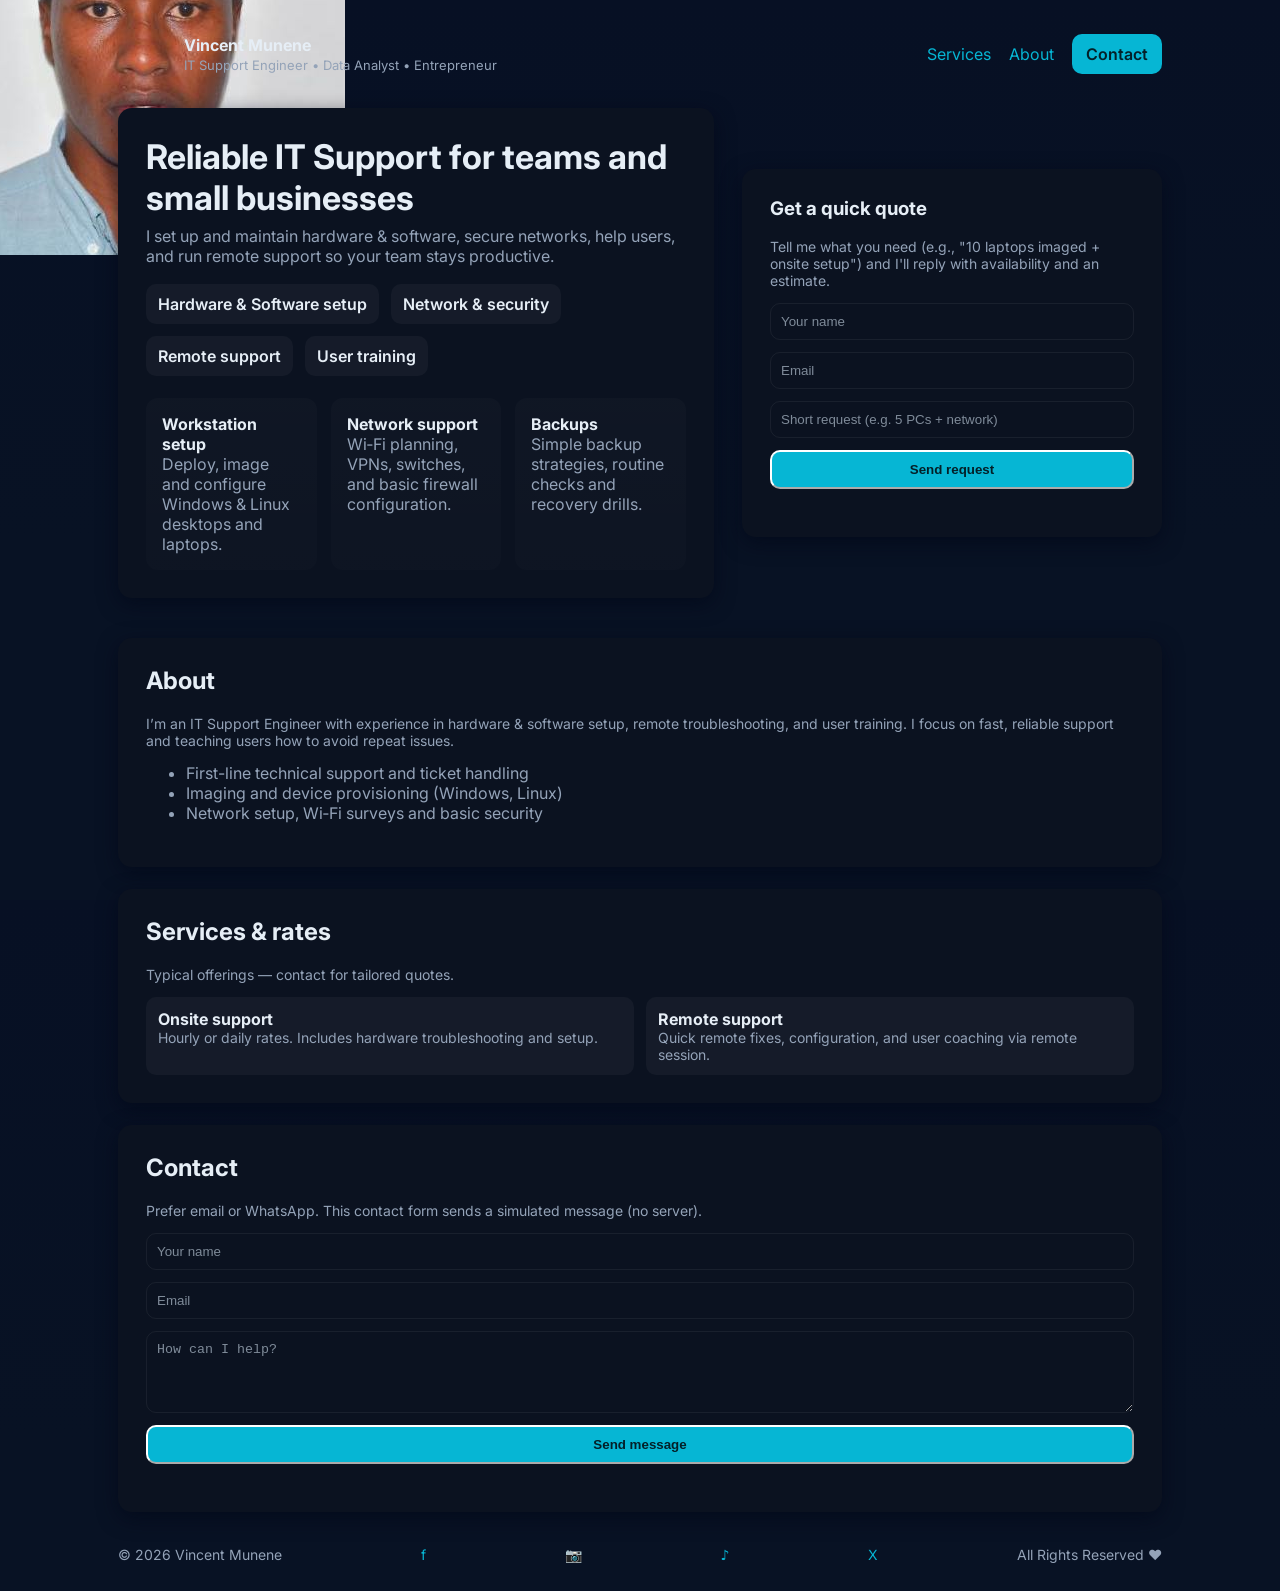
==== index.html @ 1ad999cd "Update index.html" ====
<!doctype html>
<html lang="en">
<head>
  <meta charset="utf-8" />
  <meta name="viewport" content="width=device-width,initial-scale=1" />
  <title>IT Support & Solutions</title>
  <meta name="description" content="Professional IT Support services — hardware, software, networking, training, and remote support." />
  <meta name="keywords" content="Vincent Munene, Vincent Kinoti, Vincent Munene Kinoti, Vincent Munene IT Support Specialist">
  <meta name="p:domain_verify" content="dc8df9f580cec420689e1441f409f9da"/>
  <link rel="preconnect" href="https://fonts.googleapis.com">
  <link rel="preconnect" href="https://fonts.gstatic.com" crossorigin>
  <link rel="icon" type="image/png" href="favicon.jpg">
  <link href="https://fonts.googleapis.com/css2?family=Inter:wght@300;400;600;700&display=swap" rel="stylesheet">
  <style>
    :root{
      --bg:#0f1724; /* dark navy */
      --card:#0b1220;
      --muted:#94a3b8;
      --accent:#06b6d4;
      --glass: rgba(255,255,255,0.04);
      --radius:14px;
      color-scheme: dark;
    }
    *{box-sizing:border-box}
    html,body{height:100%;margin:0;padding:0;font-family:Inter,system-ui,Segoe UI,Roboto,'Helvetica Neue',Arial;background:linear-gradient(180deg,#071024 0%, #081224 60%);color:#e6eef6}
    a{color:var(--accent);text-decoration:none}
    .container{max-width:1100px;margin:0 auto;padding:28px}

    /* header */
    header{display:flex;align-items:center;justify-content:space-between;margin-bottom:28px}
    .brand{display:flex;gap:14px;align-items:center}
    .logo{width:52px;height:52px;border-radius:12px;background:linear-gradient(135deg,var(--accent),#8b5cf6);display:flex;align-items:center;justify-content:center;font-weight:700}
    nav{display:flex;gap:18px;align-items:center}
    .btn{background:var(--accent);color:#042028;padding:10px 14px;border-radius:10px;font-weight:600}

    /* hero */
    .hero{display:grid;grid-template-columns:1fr 420px;gap:28px;align-items:center;margin-bottom:40px}
    .card{background:var(--card);padding:28px;border-radius:var(--radius);box-shadow:0 6px 20px rgba(2,6,23,0.6);}
    h1{font-size:34px;margin:0 0 8px}
    p.lead{color:var(--muted);margin:0 0 18px}

    /* highlights */
    .highlights{display:flex;gap:12px;flex-wrap:wrap}
    .chip{background:var(--glass);padding:10px 12px;border-radius:10px;font-weight:600}

    /* services grid */
    .grid{display:grid;grid-template-columns:repeat(3,1fr);gap:14px;margin-top:18px}
    .service{padding:16px;border-radius:12px;background:linear-gradient(180deg, rgba(255,255,255,0.02), rgba(255,255,255,0.01));}
    .service h3{margin:8px 0 6px}
    .service p{color:var(--muted);margin:0}

    /* contact */
    form{display:flex;flex-direction:column;gap:12px}
    input,textarea{background:transparent;border:1px solid rgba(255,255,255,0.06);padding:10px;border-radius:10px;color:inherit}
    input::placeholder,textarea::placeholder{color:#7f8b99}
    .muted{color:var(--muted);font-size:14px}

    footer{margin-top:34px;color:var(--muted);font-size:14px;display:flex;justify-content:space-between;align-items:center}

    /* responsive */
    @media (max-width:920px){
      .hero{grid-template-columns:1fr;}
      .grid{grid-template-columns:repeat(2,1fr)}
    }
    @media (max-width:560px){
      header{flex-direction:column;align-items:flex-start;gap:12px}
      .grid{grid-template-columns:1fr}
      .logo{width:44px;height:44px}
      h1{font-size:26px}
    }
  </style>
</head>
<body>
  <div class="container">
    <header>
      <div class="brand">
        <div class="logo"><img src="/favicon.jpg" alt="VM"></div>
        <div>
          <div style="font-weight:700">Vincent Munene</div>
          <div style="font-size:13px;color:var(--muted);margin-top:2px">IT Support Engineer • Data Analyst • Entrepreneur</div>
        </div>
      </div>
      <nav>
        <a href="#services">Services</a>
        <a href="#about">About</a>
        <a href="#contact" class="btn">Contact</a>
      </nav>
    </header>

    <section class="hero">
      <div class="card">
        <h1>Reliable IT Support for teams and small businesses</h1>
        <p class="lead">I set up and maintain hardware & software, secure networks, help users, and run remote support so your team stays productive.</p>
        <div class="highlights">
          <div class="chip">Hardware & Software setup</div>
          <div class="chip">Network & security</div>
          <div class="chip">Remote support</div>
          <div class="chip">User training</div>
        </div>

        <div class="grid" style="margin-top:22px">
          <div class="service">
            <strong>Workstation setup</strong>
            <p>Deploy, image and configure Windows & Linux desktops and laptops.</p>
          </div>
          <div class="service">
            <strong>Network support</strong>
            <p>Wi‑Fi planning, VPNs, switches, and basic firewall configuration.</p>
          </div>
          <div class="service">
            <strong>Backups</strong>
            <p>Simple backup strategies, routine checks and recovery drills.</p>
          </div>
        </div>

      </div>

      <aside class="card">
        <h3 style="margin-top:0">Get a quick quote</h3>
        <p class="muted">Tell me what you need (e.g., "10 laptops imaged + onsite setup") and I'll reply with availability and an estimate.</p>

        <form id="quickForm" onsubmit="handleForm(event)" style="margin-top:12px">
          <input id="name" placeholder="Your name" required />
          <input id="email" type="email" placeholder="Email" required />
          <input id="brief" placeholder="Short request (e.g. 5 PCs + network)" required />
          <button class="btn" type="submit">Send request</button>
          <div id="formMsg" class="muted" style="margin-top:8px"></div>
        </form>
      </aside>
    </section>

    <section id="about" class="card" style="margin-bottom:22px">
      <h2 style="margin-top:0">About</h2>
      <p class="muted">I’m an IT Support Engineer with experience in hardware & software setup, remote troubleshooting, and user training. I focus on fast, reliable support and teaching users how to avoid repeat issues.</p>
      <ul style="color:var(--muted);margin-top:12px">
        <li>First-line technical support and ticket handling</li>
        <li>Imaging and device provisioning (Windows, Linux)</li>
        <li>Network setup, Wi‑Fi surveys and basic security</li>
      </ul>
    </section>

    <section id="services" class="card" style="margin-bottom:22px">
      <h2 style="margin-top:0">Services & rates</h2>
      <p class="muted">Typical offerings — contact for tailored quotes.</p>
      <div style="display:grid;grid-template-columns:repeat(2,1fr);gap:12px;margin-top:12px">
        <div style="padding:12px;background:var(--glass);border-radius:10px">
          <strong>Onsite support</strong>
          <div class="muted">Hourly or daily rates. Includes hardware troubleshooting and setup.</div>
        </div>
        <div style="padding:12px;background:var(--glass);border-radius:10px">
          <strong>Remote support</strong>
          <div class="muted">Quick remote fixes, configuration, and user coaching via remote session.</div>
        </div>
      </div>
    </section>

    <section id="contact" class="card">
      <h2 style="margin-top:0">Contact</h2>
      <p class="muted">Prefer email or WhatsApp. This contact form sends a simulated message (no server).</p>
      <form id="contactForm" onsubmit="handleContact(event)">
        <input id="c-name" placeholder="Your name" required />
        <input id="c-email" type="email" placeholder="Email" required />
        <textarea id="c-message" rows="4" placeholder="How can I help?" required></textarea>
        <button class="btn" type="submit">Send message</button>
        <div id="contactMsg" class="muted" style="margin-top:8px"></div>
      </form>
    </section>

    <footer>
      <div>© <span id="year"></span> Vincent Munene</div>
      <div><a href="https://facebook.com/vincentmunenekinoti/">f</a></div>
      <div><a href="https://instagram.com/vincentmunenekinoti/">📷</a></div>
      <div><a href="https://tiktok.com/@vincentmunenekinoti/">♪</a></div>
      <div><a href="https://x.com/vincentmunenek/">X</a></div>
      <div class="muted">All Rights Reserved ❤️</div>
    </footer>
  </div>

  <script>
    document.getElementById('year').textContent = new Date().getFullYear();

    function handleForm(e){
      e.preventDefault();
      const name = document.getElementById('name').value.trim();
      const email = document.getElementById('email').value.trim();
      const brief = document.getElementById('brief').value.trim();
      const msg = document.getElementById('formMsg');
      // Simulated send — replace with real endpoint when ready
      msg.textContent = `Thanks ${name}! Your request ("${brief}") has been sent. I'll get back to ${email}.`;
      e.target.reset();
    }

    function handleContact(e){
      e.preventDefault();
      const name = document.getElementById('c-name').value.trim();
      const email = document.getElementById('c-email').value.trim();
      const message = document.getElementById('c-message').value.trim();
      const out = document.getElementById('contactMsg');
      out.textContent = `Thanks ${name} — message received. I'll reply to ${email} soon.`;
      e.target.reset();
    }
  </script>
</body>
</html>
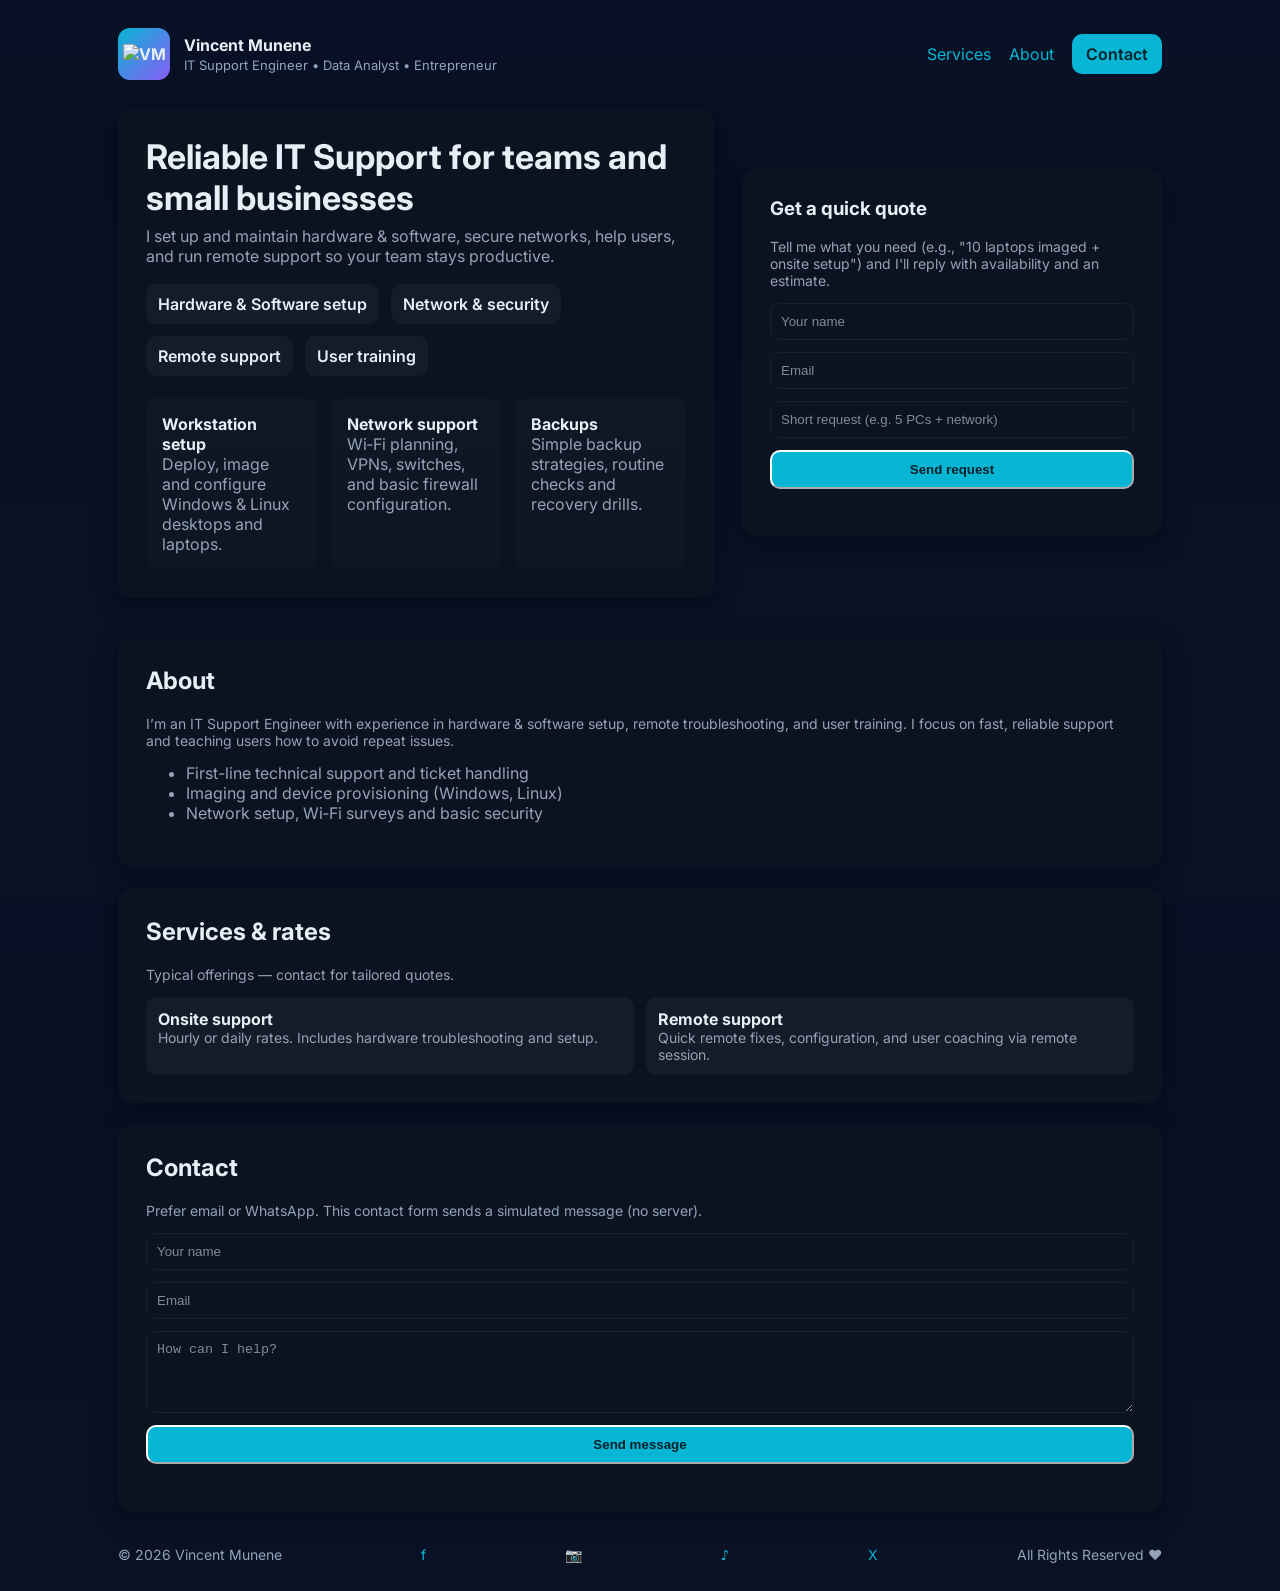
==== commit df6dbaba: "Update index.html" ====
--- a/index.html
+++ b/index.html
@@ -65,7 +65,8 @@
     @media (max-width:560px){
       header{flex-direction:column;align-items:flex-start;gap:12px}
       .grid{grid-template-columns:1fr}
-      .logo{width:44px;height:44px}
+      .logo{width:16px;height:16px}
+      .logo img {width: 16px; height: 16px; object-fit: cover; border-radius: 50%; display: block;}
       h1{font-size:26px}
     }
   </style>
@@ -74,7 +75,7 @@
   <div class="container">
     <header>
       <div class="brand">
-        <div class="logo"><img src="/favicon.jpg" alt="VM"></div>
+        <div class="logo"><img src="/favicon.jg" alt="VM"></div>
         <div>
           <div style="font-weight:700">Vincent Munene</div>
           <div style="font-size:13px;color:var(--muted);margin-top:2px">IT Support Engineer • Data Analyst • Entrepreneur</div>
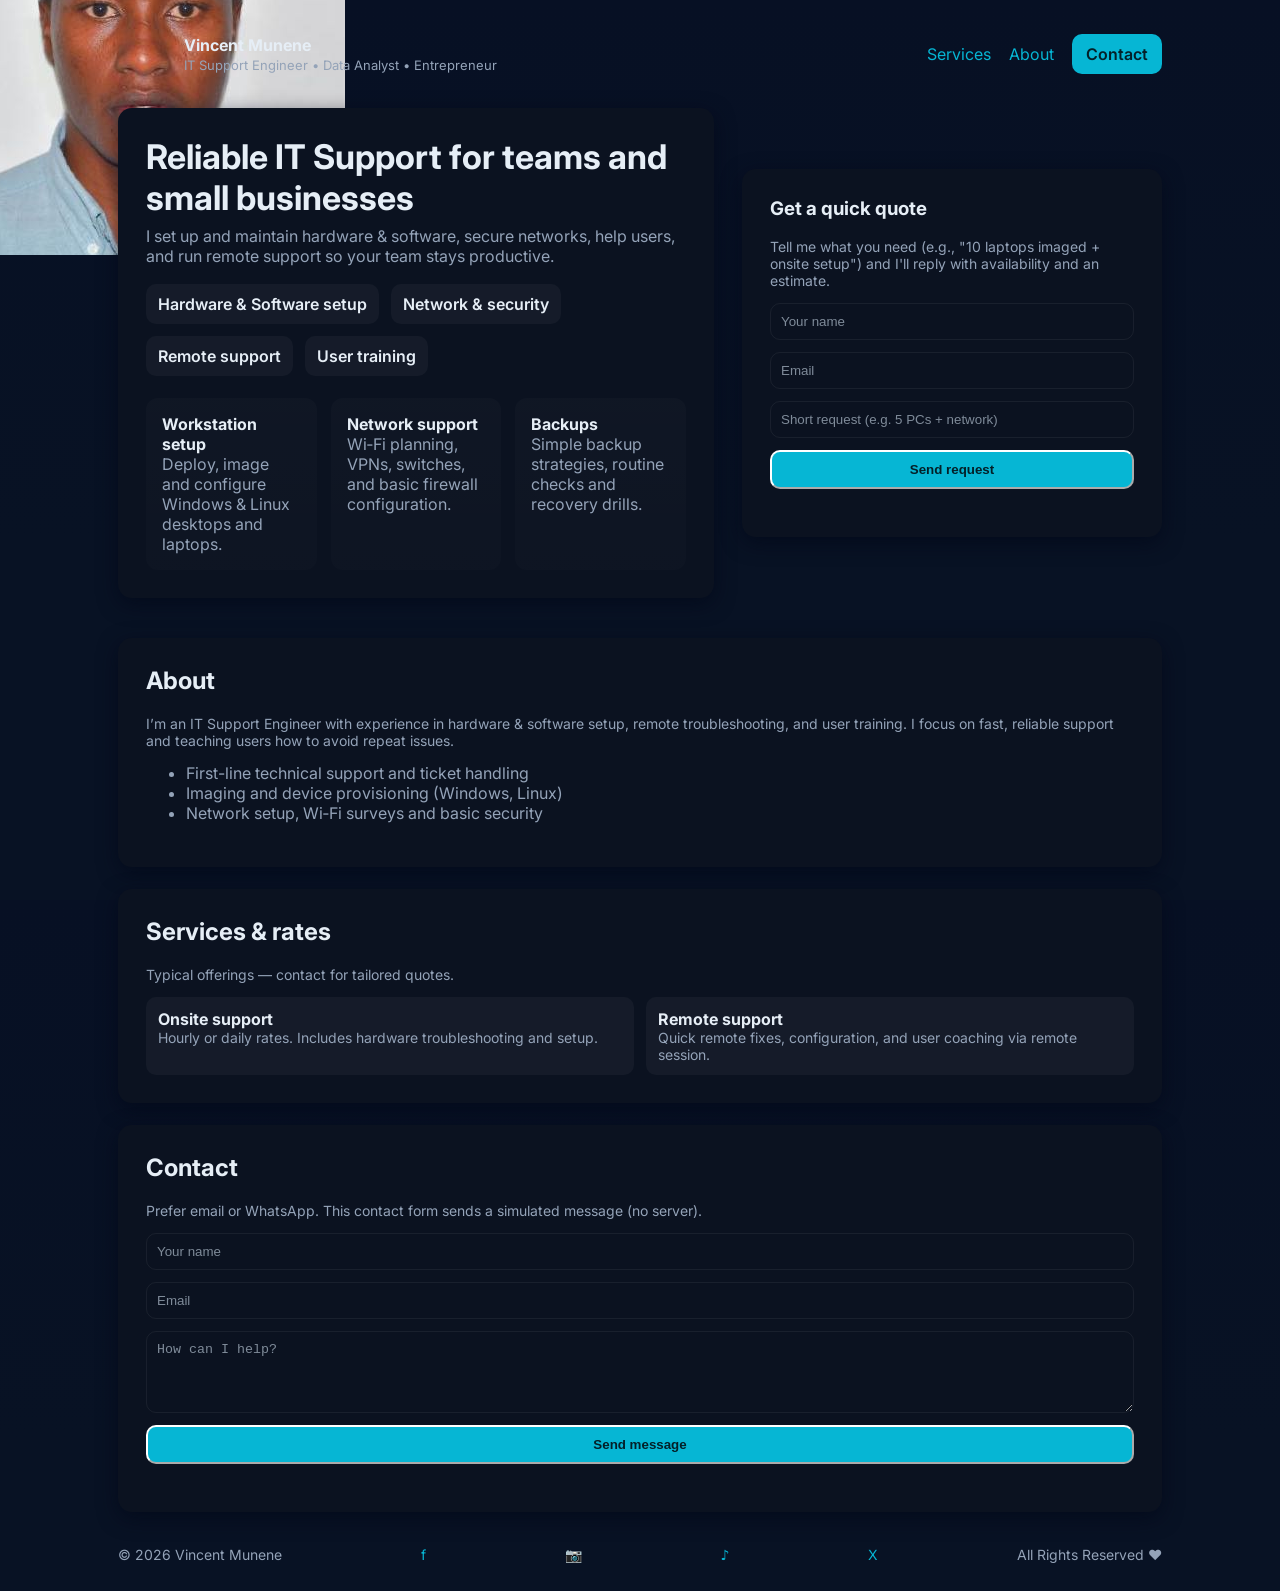
==== commit f14a2d8f: "Update index.html" ====
--- a/index.html
+++ b/index.html
@@ -75,7 +75,7 @@
   <div class="container">
     <header>
       <div class="brand">
-        <div class="logo"><img src="/favicon.jg" alt="VM"></div>
+        <div class="logo"><img src="/favicon.jpg" alt="VM"></div>
         <div>
           <div style="font-weight:700">Vincent Munene</div>
           <div style="font-size:13px;color:var(--muted);margin-top:2px">IT Support Engineer • Data Analyst • Entrepreneur</div>
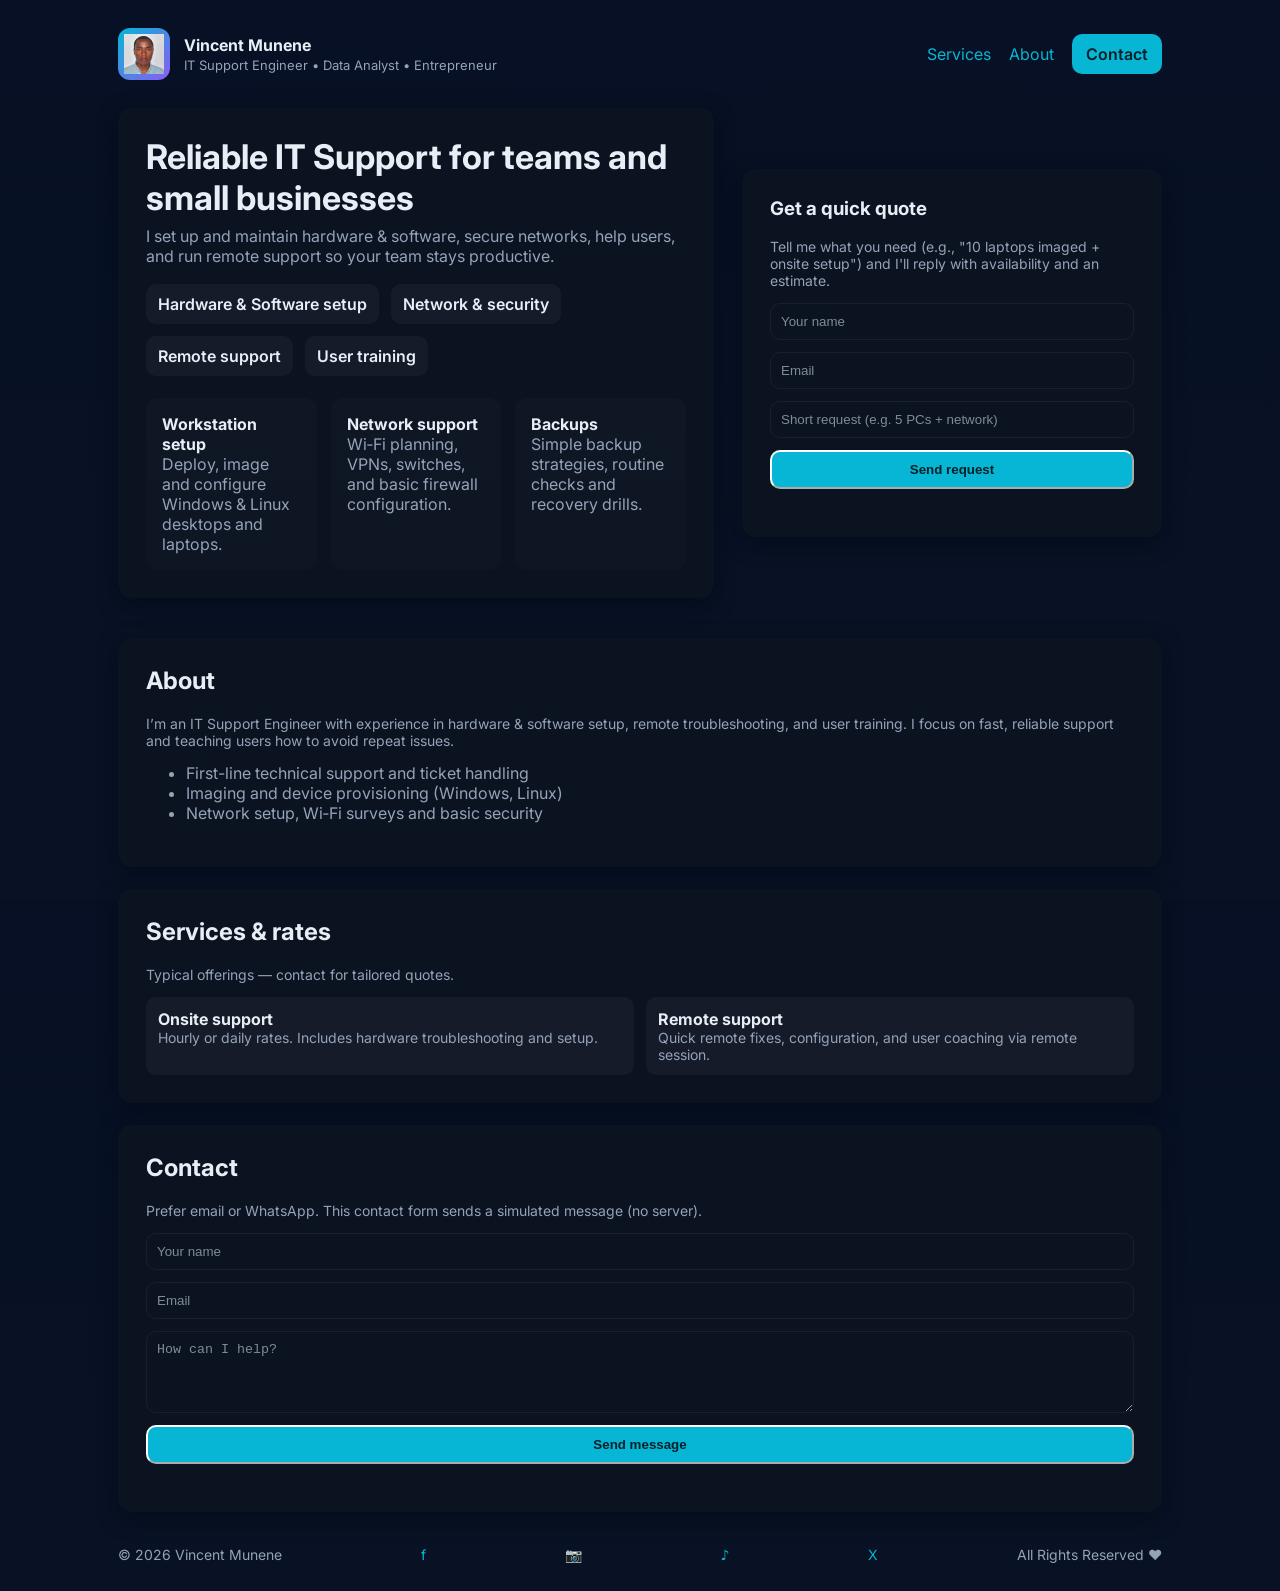
==== commit 879fe110: "Update index.html" ====
--- a/index.html
+++ b/index.html
@@ -65,8 +65,8 @@
     @media (max-width:560px){
       header{flex-direction:column;align-items:flex-start;gap:12px}
       .grid{grid-template-columns:1fr}
-      .logo{width:16px;height:16px}
-      .logo img {width: 16px; height: 16px; object-fit: cover; border-radius: 50%; display: block;}
+      .logo{width:60px;height:60px}
+      .logo img {width: 60px; height: 60px; object-fit: cover; border-radius: 50%; display: block;}
       h1{font-size:26px}
     }
   </style>
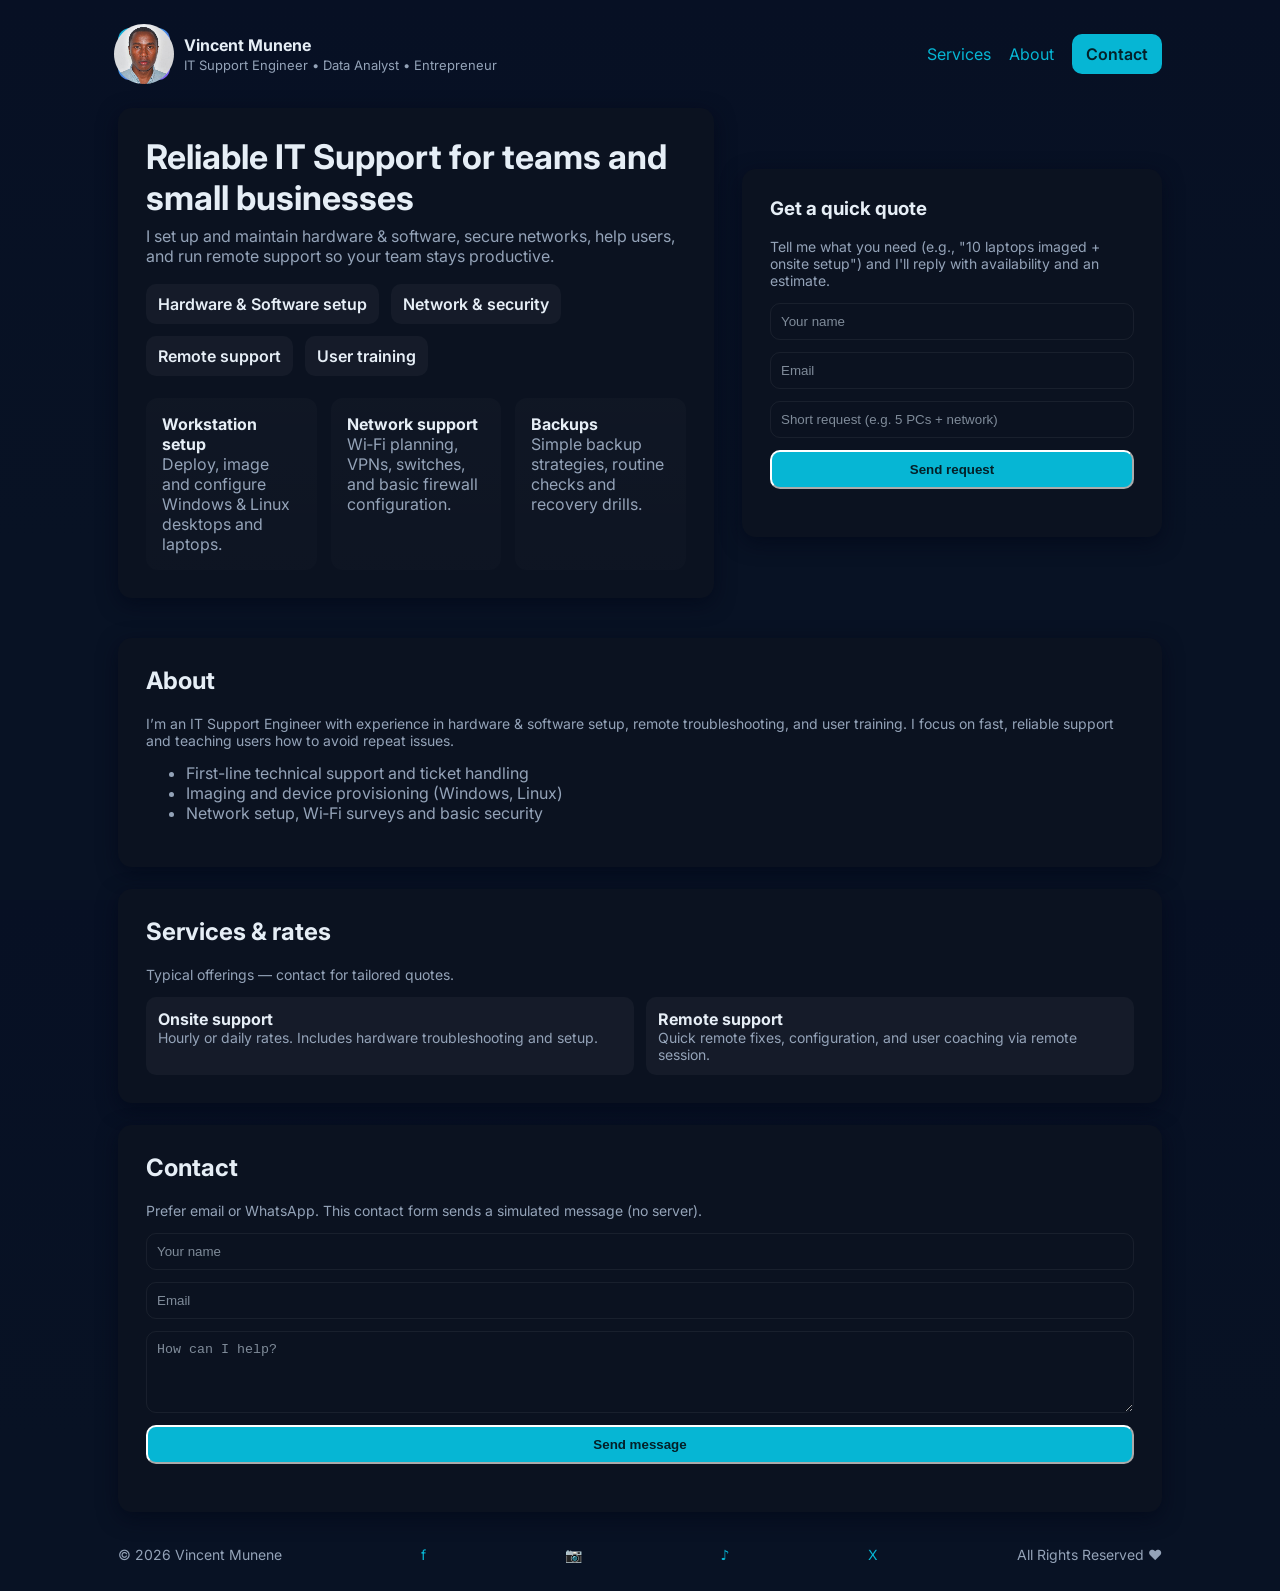
==== commit c298b93e: "Update index.html" ====
--- a/index.html
+++ b/index.html
@@ -66,7 +66,6 @@
       header{flex-direction:column;align-items:flex-start;gap:12px}
       .grid{grid-template-columns:1fr}
       .logo{width:60px;height:60px}
-      .logo img {width: 60px; height: 60px; object-fit: cover; border-radius: 50%; display: block;}
       h1{font-size:26px}
     }
   </style>
